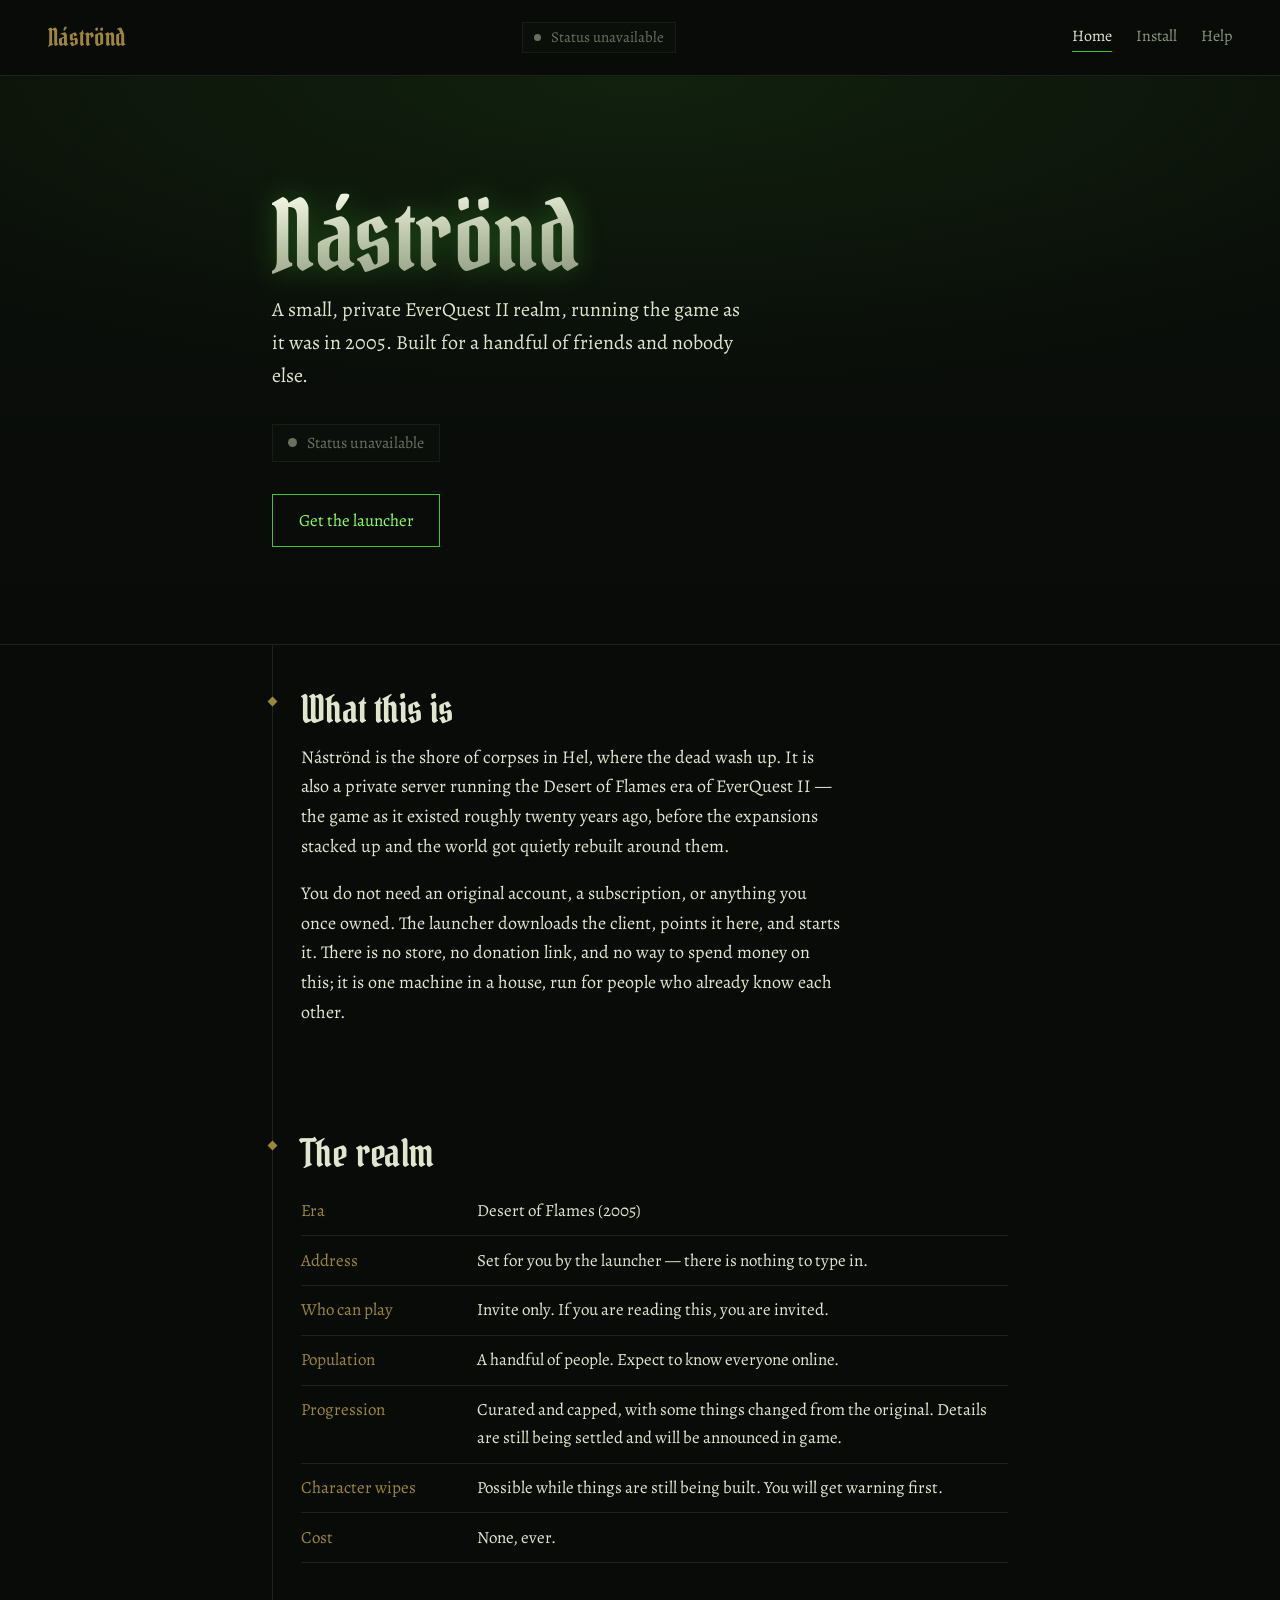
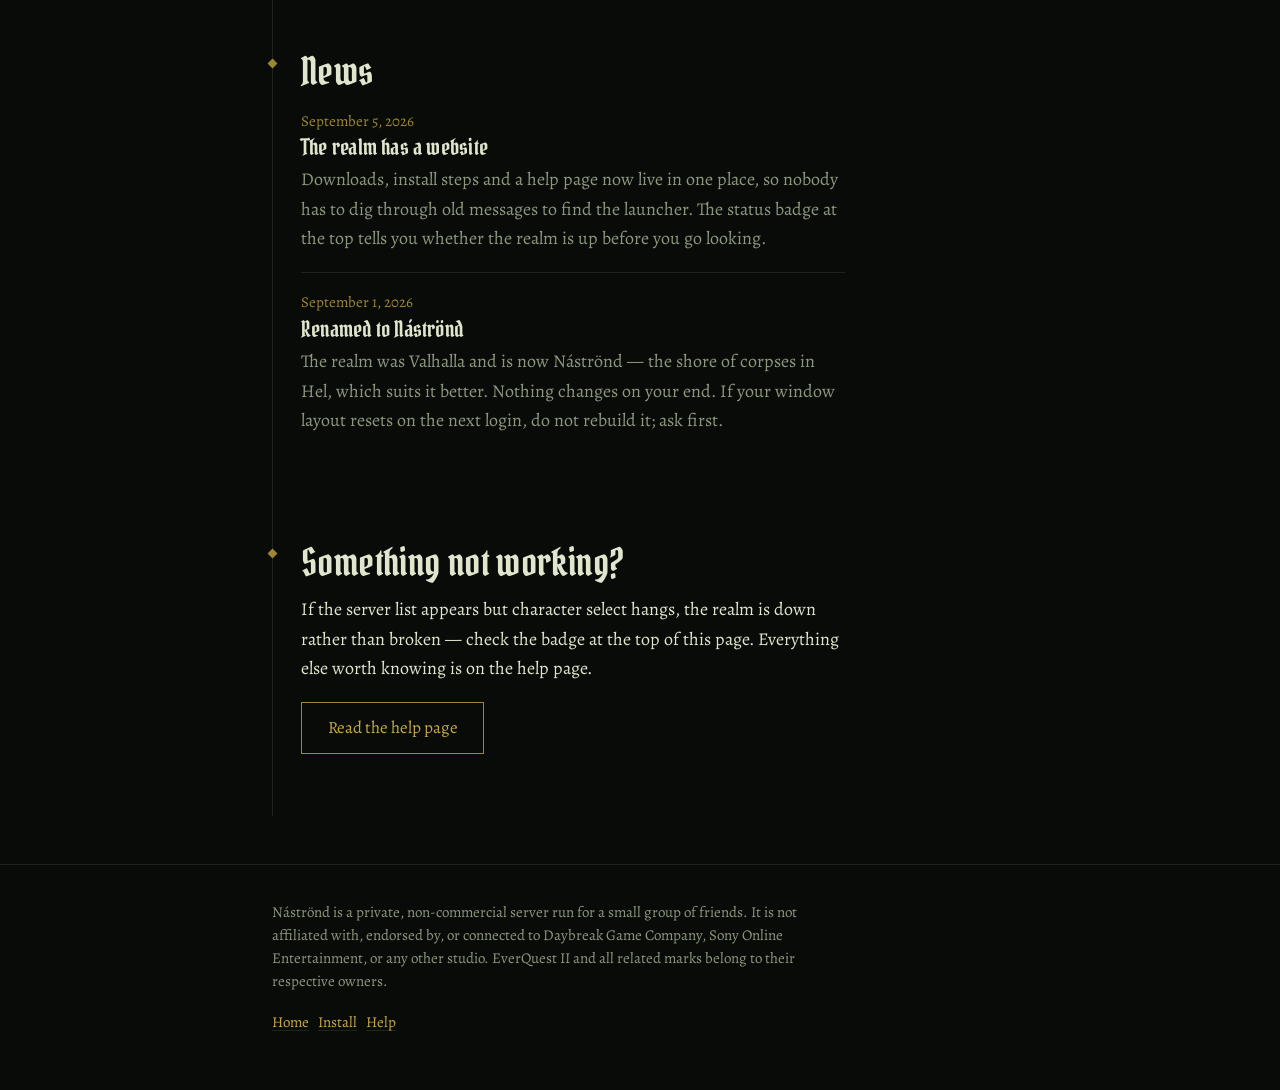
==== index.html @ 8fa9e802 "Náströnd website" ====
<!DOCTYPE html>
<html lang="en">
<head>
<meta charset="utf-8">
<meta name="viewport" content="width=device-width, initial-scale=1">
<title>Náströnd — a private EverQuest II realm</title>
<meta name="description" content="A small, private, invite-only EverQuest II realm running the Desert of Flames era client.">
<meta name="robots" content="noindex, nofollow">

<link rel="preconnect" href="https://fonts.googleapis.com">
<link rel="preconnect" href="https://fonts.gstatic.com" crossorigin>
<link href="https://fonts.googleapis.com/css2?family=Alegreya:ital,wght@0,400;0,700;1,400&family=Pirata+One&display=swap" rel="stylesheet">
<link rel="stylesheet" href="styles.css">
</head>
<body>

<header class="masthead">
  <a class="masthead-name" href="index.html">Náströnd</a>

  <span class="status is-compact" data-status-badge data-state="unknown">
    <span class="status-dot" aria-hidden="true"></span>
    <span class="status-label" data-status-label>Status unavailable</span>
  </span>

  <nav class="masthead-nav" aria-label="Main">
    <a href="index.html" aria-current="page">Home</a>
    <a href="install.html">Install</a>
    <a href="faq.html">Help</a>
  </nav>
</header>

<section class="hero">
  <div class="hero-inner">
    <h1 class="wordmark">Náströnd</h1>

    <p class="lede">A small, private EverQuest II realm, running the game as it
    was in 2005. Built for a handful of friends and nobody else.</p>

    <div>
      <span class="status" data-status-badge data-state="unknown">
        <span class="status-dot" aria-hidden="true"></span>
        <span class="status-label" data-status-label>Status unavailable</span>
      </span>
      <span class="status-note" data-status-note></span>
    </div>

    <p style="margin-top:2rem">
      <a class="btn btn-primary" href="install.html">Get the launcher</a>
    </p>
  </div>
</section>

<main>
<div class="wrap">

  <section class="section">
    <h2>What this is</h2>

    <p>Náströnd is the shore of corpses in Hel, where the dead wash up. It is
    also a private server running the Desert of Flames era of EverQuest II —
    the game as it existed roughly twenty years ago, before the expansions
    stacked up and the world got quietly rebuilt around them.</p>

    <p>You do not need an original account, a subscription, or anything you
    once owned. The launcher downloads the client, points it here, and starts
    it. There is no store, no donation link, and no way to spend money on this;
    it is one machine in a house, run for people who already know each other.</p>
  </section>

  <section class="section">
    <h2>The realm</h2>

    <table class="facts">
      <tbody>
        <tr>
          <th scope="row">Era</th>
          <td>Desert of Flames (2005)</td>
        </tr>
        <tr>
          <th scope="row">Address</th>
          <td>Set for you by the launcher — there is nothing to type in.</td>
        </tr>
        <tr>
          <th scope="row">Who can play</th>
          <td>Invite only. If you are reading this, you are invited.</td>
        </tr>
        <tr>
          <th scope="row">Population</th>
          <td>A handful of people. Expect to know everyone online.</td>
        </tr>
        <tr>
          <th scope="row">Progression</th>
          <td>Curated and capped, with some things changed from the original.
          Details are still being settled and will be announced in game.</td>
        </tr>
        <tr>
          <th scope="row">Character wipes</th>
          <td>Possible while things are still being built. You will get warning
          first.</td>
        </tr>
        <tr>
          <th scope="row">Cost</th>
          <td>None, ever.</td>
        </tr>
      </tbody>
    </table>
  </section>

  <section class="section">
    <h2>News</h2>

    <ul class="news-list" id="news">
      <li class="news-item">
        <p class="news-body">The realm is up and the launcher works on Windows
        and Linux. Grab it from the install page and shout if anything breaks.</p>
      </li>
    </ul>
  </section>

  <section class="section">
    <h2>Something not working?</h2>

    <p>If the server list appears but character select hangs, the realm is down
    rather than broken — check the badge at the top of this page. Everything
    else worth knowing is on the help page.</p>

    <p><a class="btn" href="faq.html">Read the help page</a></p>
  </section>

</div>
</main>

<footer class="colophon">
  <div class="colophon-inner">
    <p>Náströnd is a private, non-commercial server run for a small group of
    friends. It is not affiliated with, endorsed by, or connected to Daybreak
    Game Company, Sony Online Entertainment, or any other studio. EverQuest II
    and all related marks belong to their respective owners.</p>
    <p><a href="index.html">Home</a> &nbsp; <a href="install.html">Install</a> &nbsp; <a href="faq.html">Help</a></p>
  </div>
</footer>

<script src="status.js"></script>
<script>
/* News feed — reads the same JSON shape the launcher's feedUrl consumes:
   an array of { date, title, body, url }. Serving one file to both means a
   single edit updates the launcher and the website together.
   Fails soft: if the fetch fails, the static message already in the markup
   above simply stays put. */
(function () {
  "use strict";

  fetch("news.json?t=" + Date.now(), { cache: "no-store" })
    .then(function (res) {
      if (!res.ok) throw new Error("HTTP " + res.status);
      return res.json();
    })
    .then(function (items) {
      if (!Array.isArray(items) || items.length === 0) return;

      var list = document.getElementById("news");
      var frag = document.createDocumentFragment();

      items.slice(0, 5).forEach(function (item) {
        if (!item || !item.title) return;

        var li = document.createElement("li");
        li.className = "news-item";

        if (item.date) {
          var d = document.createElement("span");
          d.className = "news-date";
          var parsed = new Date(item.date);
          d.textContent = isNaN(parsed.getTime())
            ? String(item.date)
            : parsed.toLocaleDateString(undefined,
                { year: "numeric", month: "long", day: "numeric" });
          li.appendChild(d);
        }

        var h = document.createElement("h3");
        h.className = "news-title";
        h.textContent = item.title;
        li.appendChild(h);

        if (item.body) {
          var p = document.createElement("p");
          p.className = "news-body";
          p.textContent = item.body;
          li.appendChild(p);
        }

        if (item.url) {
          var wrap = document.createElement("p");
          wrap.className = "news-body";
          var a = document.createElement("a");
          a.href = item.url;
          a.textContent = "Read more";
          a.rel = "noopener";
          wrap.appendChild(a);
          li.appendChild(wrap);
        }

        frag.appendChild(li);
      });

      if (frag.childNodes.length) {
        list.textContent = "";
        list.appendChild(frag);
      }
    })
    .catch(function () { /* keep the shipped message */ });
})();
</script>

</body>
</html>
---- styles.css ----
/* ==========================================================================
   Náströnd — shared stylesheet
   Palette and wordmark treatment mirror the launcher's src/renderer/styles.css
   so the site and the launcher read as one thing.
   ========================================================================== */

:root {
  /* Carried over from the launcher (handoff §8.4) */
  --bg:        #080b08;   /* pitch black, green undertone */
  --ink:       #dfe6cd;   /* bone */
  --gold:      #9d8636;   /* tarnished gold — structure */
  --flame:     #45c22f;   /* witchfire — anything that glows */
  --rune:      #8dff5c;   /* brighter witchfire */

  /* Site-only additions */
  --raise:     #0d110c;   /* faintly lifted surface */
  --iron:      #1e241c;   /* borders, rules */
  --ash:       #8d977f;   /* muted body text */
  --gold-lit:  #c7a94a;   /* gold on hover / emphasis */

  --measure: 34rem;       /* ~68 characters at body size */
  --gutter: clamp(1.25rem, 5vw, 3rem);
}

/* --- reset ---------------------------------------------------------------- */

*, *::before, *::after { box-sizing: border-box; }

html { -webkit-text-size-adjust: 100%; }

body {
  margin: 0;
  background: var(--bg);
  color: var(--ink);
  font-family: Alegreya, Georgia, "Times New Roman", serif;
  font-size: 1.125rem;
  line-height: 1.65;
  text-rendering: optimizeLegibility;
}

img { max-width: 100%; display: block; }

a {
  color: var(--gold-lit);
  text-decoration-color: var(--iron);
  text-underline-offset: 0.2em;
}
a:hover { color: var(--rune); text-decoration-color: currentColor; }

:focus-visible {
  outline: 2px solid var(--rune);
  outline-offset: 3px;
  border-radius: 2px;
}

/* --- type ---------------------------------------------------------------- */

h1, h2, h3, .wordmark {
  font-family: "Pirata One", Alegreya, Georgia, serif;
  font-weight: 400;
  line-height: 1.1;
  letter-spacing: 0.01em;
}

h2 {
  font-size: clamp(1.75rem, 5vw, 2.35rem);
  margin: 0 0 0.75rem;
  color: var(--ink);
}

h3 {
  font-size: 1.4rem;
  margin: 2rem 0 0.5rem;
  color: var(--gold-lit);
}

p, li { max-width: var(--measure); }
p { margin: 0 0 1.1rem; }

.lede {
  font-size: 1.25rem;
  color: var(--ink);
}

.muted { color: var(--ash); }

.fineprint {
  font-size: 0.9375rem;
  color: var(--ash);
  line-height: 1.5;
}

/* --- page frame ---------------------------------------------------------- */

.masthead {
  display: flex;
  flex-wrap: wrap;
  gap: 0.75rem 1.5rem;
  align-items: center;
  justify-content: space-between;
  padding: 1.1rem var(--gutter);
  border-bottom: 1px solid var(--iron);
  background: var(--bg);
}

.masthead-name {
  font-family: "Pirata One", Georgia, serif;
  font-size: 1.5rem;
  color: var(--gold);
  text-decoration: none;
  letter-spacing: 0.02em;
}
.masthead-name:hover { color: var(--gold-lit); }

.masthead-nav {
  display: flex;
  gap: 1.5rem;
  align-items: center;
  font-size: 1rem;
}

.masthead-nav a {
  color: var(--ash);
  text-decoration: none;
  padding-bottom: 2px;
  border-bottom: 1px solid transparent;
}
.masthead-nav a:hover { color: var(--ink); border-bottom-color: var(--gold); }
.masthead-nav a[aria-current="page"] {
  color: var(--ink);
  border-bottom-color: var(--flame);
}

main { padding: 0 var(--gutter); }

.wrap { max-width: 46rem; margin: 0 auto; }

/* The inscription rule: one continuous hairline down the left of the content,
   with a lozenge where each section begins. */
.section {
  position: relative;
  border-left: 1px solid var(--iron);
  padding: 2.75rem 0 2.75rem 1.75rem;
  margin: 0;
}

.section::before {
  content: "";
  position: absolute;
  left: -4px;
  top: 3.3rem;
  width: 7px;
  height: 7px;
  background: var(--gold);
  transform: rotate(45deg);
}

.section + .section { border-top: none; }

@media (max-width: 34rem) {
  .section { padding-left: 1.1rem; }
}

/* --- hero ---------------------------------------------------------------- */

.hero {
  position: relative;
  padding: clamp(3.5rem, 12vw, 7rem) var(--gutter) clamp(3rem, 9vw, 5rem);
  overflow: hidden;
  /* Gradient stands in if art/hero-bg.jpg is absent, so a missing file
     degrades to a usable page rather than a black void. */
  background:
    radial-gradient(120% 90% at 50% 0%, rgba(69, 194, 47, 0.10), transparent 62%),
    linear-gradient(180deg, #0b0f0a 0%, var(--bg) 100%);
  background-size: cover;
  background-position: center;
  border-bottom: 1px solid var(--iron);
}

.hero-inner { max-width: 46rem; margin: 0 auto; }

.wordmark {
  font-size: clamp(3rem, 13vw, 6rem);
  margin: 0 0 0.6rem;
  line-height: 1;
  /* Stone gradient through the glyphs. drop-shadow, not text-shadow —
     on transparent text a text-shadow paints a blurred duplicate of the
     letterforms instead of light coming off carved stone (§8.4). */
  background: linear-gradient(176deg, #f2f6e4 6%, #b9c3a6 42%, #6f7a63 100%);
  -webkit-background-clip: text;
  background-clip: text;
  color: transparent;
  filter: drop-shadow(0 0 14px rgba(69, 194, 47, 0.35));
}

.hero .lede { max-width: 30rem; margin-bottom: 2rem; }

/* --- status badge -------------------------------------------------------- */

.status {
  display: inline-flex;
  align-items: baseline;
  gap: 0.6rem;
  padding: 0.45rem 0.95rem 0.5rem;
  border: 1px solid var(--iron);
  background: var(--raise);
  font-size: 1rem;
  line-height: 1.3;
}

.status-dot {
  width: 9px;
  height: 9px;
  border-radius: 50%;
  background: var(--ash);
  flex: none;
  align-self: center;
}

.status-label { color: var(--ash); }

.status-note {
  display: block;
  margin-top: 0.6rem;
  font-size: 0.9375rem;
  color: var(--ash);
  max-width: var(--measure);
}
.status-note:empty { display: none; }

/* States */
.status[data-state="online"]      { border-color: rgba(69, 194, 47, 0.45); }
.status[data-state="online"] .status-dot {
  background: var(--flame);
  box-shadow: 0 0 9px rgba(69, 194, 47, 0.9);
  animation: ember 4s ease-in-out infinite;
}
.status[data-state="online"] .status-label { color: var(--rune); }

.status[data-state="offline"] .status-dot { background: #5c6455; }
.status[data-state="offline"] .status-label { color: var(--ink); }

.status[data-state="maintenance"] { border-color: rgba(157, 134, 54, 0.5); }
.status[data-state="maintenance"] .status-dot { background: var(--gold); }
.status[data-state="maintenance"] .status-label { color: var(--gold-lit); }

.status[data-state="unknown"] { opacity: 0.72; }

/* The one piece of non-user-triggered motion on the site, and only when the
   realm is actually up — it is the thing worth drawing the eye to. */
@keyframes ember {
  0%, 100% { box-shadow: 0 0 6px  rgba(69, 194, 47, 0.55); }
  50%      { box-shadow: 0 0 13px rgba(69, 194, 47, 1); }
}

@media (prefers-reduced-motion: reduce) {
  .status[data-state="online"] .status-dot { animation: none; }
  * { transition: none !important; }
}

/* Compact variant that sits in the masthead on every page */
.status.is-compact {
  padding: 0.3rem 0.7rem;
  font-size: 0.9375rem;
}
.status.is-compact .status-dot { width: 7px; height: 7px; }

/* --- buttons ------------------------------------------------------------- */

.btn {
  display: inline-block;
  font-family: Alegreya, Georgia, serif;
  font-size: 1.0625rem;
  padding: 0.7rem 1.6rem;
  border: 1px solid var(--gold);
  background: transparent;
  color: var(--gold-lit);
  text-decoration: none;
  cursor: pointer;
  transition: background-color 140ms ease, color 140ms ease, border-color 140ms ease;
}
.btn:hover {
  background: rgba(157, 134, 54, 0.12);
  border-color: var(--gold-lit);
  color: var(--ink);
}

.btn-primary {
  border-color: var(--flame);
  color: var(--rune);
}
.btn-primary:hover {
  background: rgba(69, 194, 47, 0.12);
  border-color: var(--rune);
  color: var(--ink);
}

/* --- facts table --------------------------------------------------------- */

.facts {
  width: 100%;
  border-collapse: collapse;
  margin: 0.5rem 0 0;
  font-size: 1.0625rem;
}

.facts th, .facts td {
  text-align: left;
  vertical-align: top;
  padding: 0.65rem 1rem 0.65rem 0;
  border-bottom: 1px solid var(--iron);
}

.facts th {
  font-weight: 400;
  color: var(--gold);
  white-space: nowrap;
  width: 11rem;
}

.facts td { color: var(--ink); }

@media (max-width: 34rem) {
  .facts, .facts tbody, .facts tr, .facts th, .facts td { display: block; }
  .facts th {
    width: auto;
    border-bottom: none;
    padding-bottom: 0.1rem;
    font-size: 0.9375rem;
  }
  .facts td { padding-top: 0; }
}

/* --- news ---------------------------------------------------------------- */

.news-list { list-style: none; margin: 0; padding: 0; }

.news-item {
  padding: 1.1rem 0;
  border-bottom: 1px solid var(--iron);
  max-width: var(--measure);
}
.news-item:first-child { padding-top: 0.25rem; }
.news-item:last-child { border-bottom: none; }

.news-date {
  font-size: 0.9375rem;
  color: var(--gold);
  display: block;
  margin-bottom: 0.15rem;
}

.news-title {
  font-family: "Pirata One", Georgia, serif;
  font-size: 1.35rem;
  margin: 0 0 0.35rem;
  color: var(--ink);
}

.news-body { margin: 0; color: var(--ash); }

/* --- install page: platform switch --------------------------------------- */

.platform-switch {
  display: flex;
  gap: 0;
  margin: 0 0 2rem;
  border: 1px solid var(--iron);
  width: fit-content;
}

.platform-switch button {
  font-family: Alegreya, Georgia, serif;
  font-size: 1.0625rem;
  padding: 0.55rem 1.4rem;
  background: transparent;
  color: var(--ash);
  border: none;
  cursor: pointer;
}
.platform-switch button + button { border-left: 1px solid var(--iron); }
.platform-switch button:hover { color: var(--ink); }
.platform-switch button[aria-selected="true"] {
  background: var(--raise);
  color: var(--rune);
  box-shadow: inset 0 -2px 0 var(--flame);
}

.panel[hidden] { display: none; }

.steps {
  counter-reset: step;
  list-style: none;
  padding: 0;
  margin: 1.5rem 0 0;
}

.steps > li {
  counter-increment: step;
  position: relative;
  padding: 0 0 1.4rem 2.9rem;
  max-width: var(--measure);
}

.steps > li::before {
  content: counter(step);
  position: absolute;
  left: 0;
  top: 0.1rem;
  width: 1.9rem;
  height: 1.9rem;
  display: grid;
  place-items: center;
  border: 1px solid var(--gold);
  color: var(--gold-lit);
  font-size: 0.9375rem;
  line-height: 1;
}

.steps strong { color: var(--ink); font-weight: 700; }

.download-card {
  border: 1px solid var(--iron);
  background: var(--raise);
  padding: 1.4rem 1.5rem;
  max-width: var(--measure);
}

.download-card .btn { margin-bottom: 0.9rem; }

.hash {
  font-size: 0.875rem;
  color: var(--ash);
  word-break: break-all;
  line-height: 1.45;
  margin: 0;
}

.note {
  border-left: 2px solid var(--gold);
  padding: 0.15rem 0 0.15rem 1rem;
  margin: 1.5rem 0;
  color: var(--ash);
  max-width: var(--measure);
}
.note strong { color: var(--gold-lit); font-weight: 400; }

/* --- FAQ ----------------------------------------------------------------- */

.faq-item {
  border-bottom: 1px solid var(--iron);
  max-width: var(--measure);
}

.faq-item summary {
  cursor: pointer;
  padding: 1rem 0;
  color: var(--ink);
  font-size: 1.125rem;
  list-style: none;
  display: flex;
  gap: 0.75rem;
  align-items: baseline;
}
.faq-item summary::-webkit-details-marker { display: none; }

.faq-item summary::before {
  content: "+";
  color: var(--gold);
  flex: none;
  font-size: 1.1rem;
  line-height: 1.4;
}
.faq-item[open] summary::before { content: "\2013"; color: var(--flame); }
.faq-item summary:hover { color: var(--rune); }

.faq-answer { padding: 0 0 1.1rem 1.85rem; }
.faq-answer p:last-child { margin-bottom: 0; }

kbd {
  font-family: inherit;
  border: 1px solid var(--iron);
  background: var(--raise);
  padding: 0.05em 0.4em;
  color: var(--ink);
  font-size: 0.95em;
}

code {
  font-family: inherit;
  color: var(--gold-lit);
  background: var(--raise);
  padding: 0.05em 0.35em;
  border: 1px solid var(--iron);
  font-size: 0.95em;
  word-break: break-word;
}

/* --- footer -------------------------------------------------------------- */

.colophon {
  margin-top: 3rem;
  padding: 2.25rem var(--gutter) 3.5rem;
  border-top: 1px solid var(--iron);
}

.colophon-inner { max-width: 46rem; margin: 0 auto; }

.colophon p { font-size: 0.9375rem; color: var(--ash); line-height: 1.55; }
.colophon p:last-child { margin-bottom: 0; }
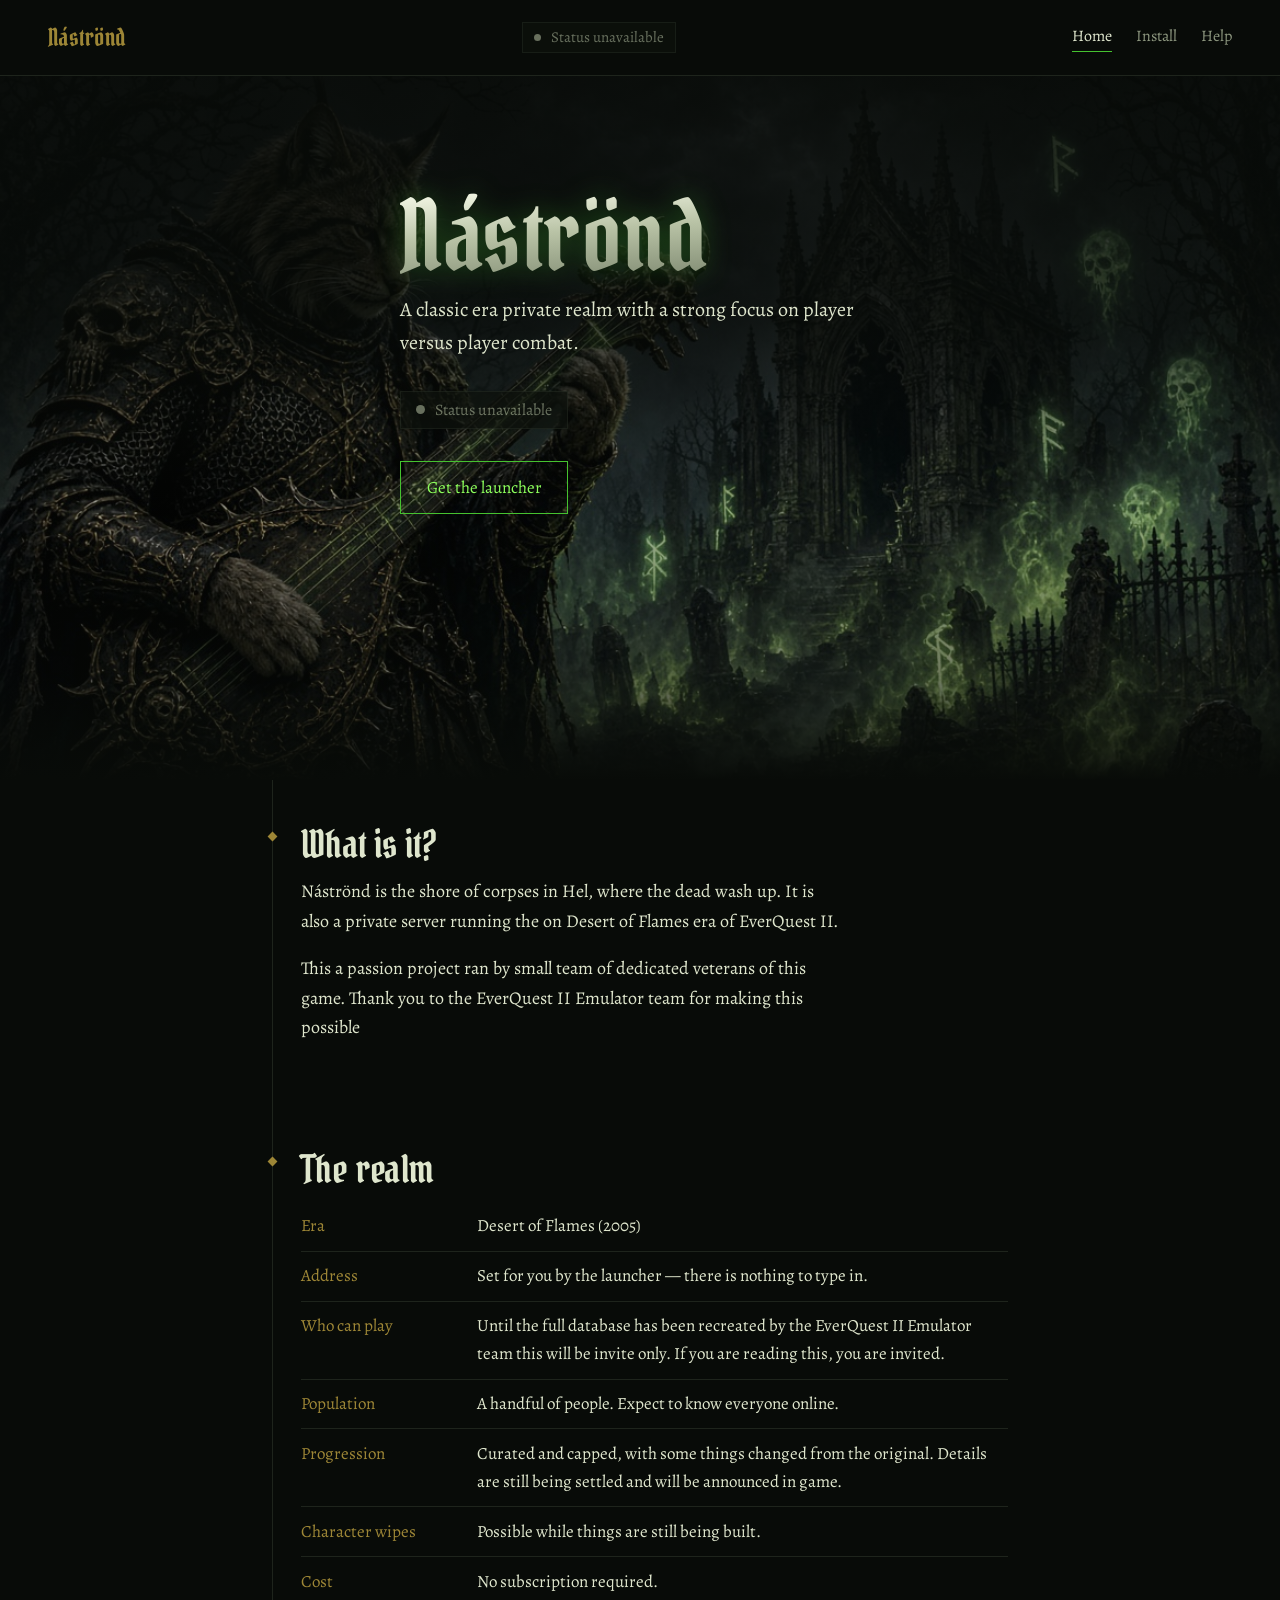
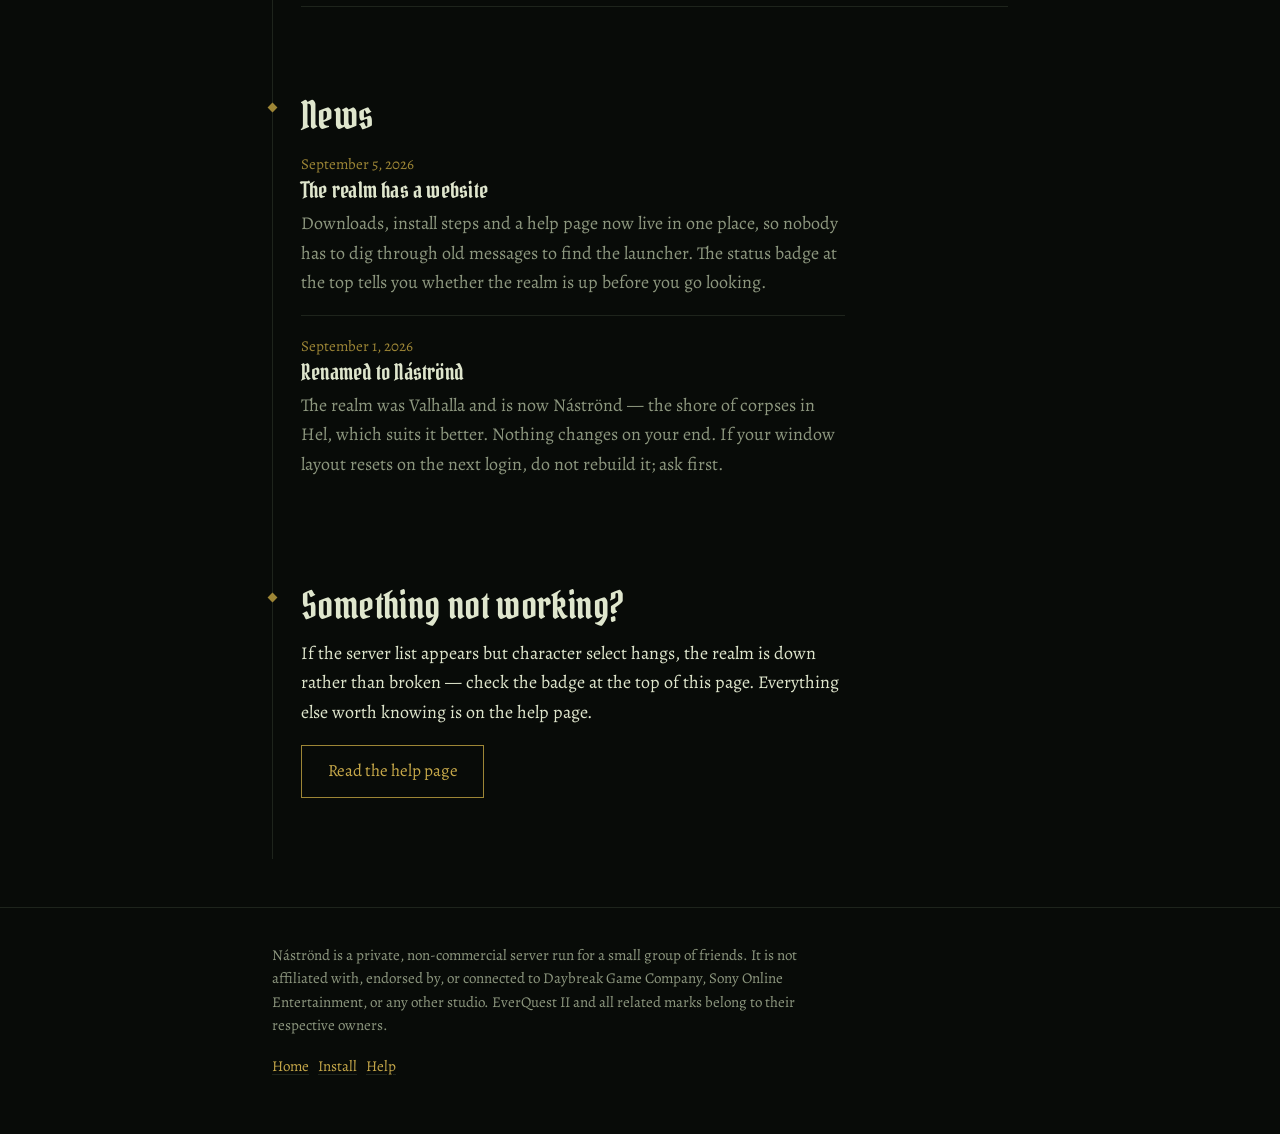
==== commit 4696f257: "Náströnd website" ====
--- a/index.html
+++ b/index.html
@@ -11,6 +11,19 @@
 <link rel="preconnect" href="https://fonts.gstatic.com" crossorigin>
 <link href="https://fonts.googleapis.com/css2?family=Alegreya:ital,wght@0,400;0,700;1,400&family=Pirata+One&display=swap" rel="stylesheet">
 <link rel="stylesheet" href="styles.css">
+
+<link rel="icon" href="art/favicon.png" sizes="any">
+<link rel="apple-touch-icon" href="art/favicon.png">
+
+<meta property="og:type" content="website">
+<meta property="og:site_name" content="Náströnd">
+<meta property="og:title" content="Náströnd">
+<meta property="og:description" content="A small, private, invite-only EverQuest II realm running the Desert of Flames era client.">
+<meta property="og:image" content="https://nastrond.pages.dev/art/og-card.png">
+<meta property="og:image:width" content="1200">
+<meta property="og:image:height" content="630">
+<meta property="og:url" content="https://nastrond.pages.dev/">
+<meta name="twitter:card" content="summary_large_image">
 </head>
 <body>
 
@@ -33,8 +46,7 @@
   <div class="hero-inner">
     <h1 class="wordmark">Náströnd</h1>
 
-    <p class="lede">A small, private EverQuest II realm, running the game as it
-    was in 2005. Built for a handful of friends and nobody else.</p>
+    <p class="lede">A classic era private realm with a strong focus on player versus player combat.</p>
 
     <div>
       <span class="status" data-status-badge data-state="unknown">
@@ -54,17 +66,12 @@
 <div class="wrap">
 
   <section class="section">
-    <h2>What this is</h2>
+    <h2>What is it?</h2>
 
     <p>Náströnd is the shore of corpses in Hel, where the dead wash up. It is
-    also a private server running the Desert of Flames era of EverQuest II —
-    the game as it existed roughly twenty years ago, before the expansions
-    stacked up and the world got quietly rebuilt around them.</p>
-
-    <p>You do not need an original account, a subscription, or anything you
-    once owned. The launcher downloads the client, points it here, and starts
-    it. There is no store, no donation link, and no way to spend money on this;
-    it is one machine in a house, run for people who already know each other.</p>
+    also a private server running the on Desert of Flames era of EverQuest II.</p>
+
+    <p>This a passion project ran by small team of dedicated veterans of this game. Thank you to the EverQuest II Emulator team for making this possible</p>
   </section>
 
   <section class="section">
@@ -82,7 +89,7 @@
         </tr>
         <tr>
           <th scope="row">Who can play</th>
-          <td>Invite only. If you are reading this, you are invited.</td>
+          <td>Until the full database has been recreated by the EverQuest II Emulator team this will be invite only. If you are reading this, you are invited.</td>
         </tr>
         <tr>
           <th scope="row">Population</th>
@@ -95,18 +102,17 @@
         </tr>
         <tr>
           <th scope="row">Character wipes</th>
-          <td>Possible while things are still being built. You will get warning
-          first.</td>
+          <td>Possible while things are still being built.</td>
         </tr>
         <tr>
           <th scope="row">Cost</th>
-          <td>None, ever.</td>
+          <td>No subscription required.</td>
         </tr>
       </tbody>
     </table>
   </section>
 
-  <section class="section">
+  <section class="section section--sigil">
     <h2>News</h2>
 
     <ul class="news-list" id="news">
--- a/styles.css
+++ b/styles.css
@@ -165,17 +165,34 @@
 
 .hero {
   position: relative;
-  padding: clamp(3.5rem, 12vw, 7rem) var(--gutter) clamp(3rem, 9vw, 5rem);
+  min-height: 44rem;
+  display: flex;
+  align-items: flex-start;
+  padding: clamp(4rem, 10vw, 7rem) var(--gutter) clamp(3rem, 9vw, 5rem);
   overflow: hidden;
-  /* Gradient stands in if art/hero-bg.jpg is absent, so a missing file
-     degrades to a usable page rather than a black void. */
   background:
-    radial-gradient(120% 90% at 50% 0%, rgba(69, 194, 47, 0.10), transparent 62%),
+    /* Top-weighted scrim: dense where the copy sits, clearing downward so the
+       art reads at full strength in the lower half. */
+    linear-gradient(180deg,
+      rgba(8,11,8,.90) 0%,
+      rgba(8,11,8,.78) 34%,
+      rgba(8,11,8,.30) 62%,
+      rgba(8,11,8,.55) 86%,
+      var(--bg)        100%),
+    url("art/hero-bg.jpg"),
     linear-gradient(180deg, #0b0f0a 0%, var(--bg) 100%);
-  background-size: cover;
-  background-position: center;
-  border-bottom: 1px solid var(--iron);
-}
+  background-size:     cover, cover, cover;
+  background-position: center, center 22%, center;
+  background-repeat:   no-repeat, no-repeat, no-repeat;
+}
+
+.hero .hero-inner { max-width: 46rem; margin: 0 auto; text-align: left; }
+.hero .lede { max-width: 30rem; }
+
+@media (max-width: 60rem) {
+  .hero { min-height: 32rem; }
+}
+
 
 .hero-inner { max-width: 46rem; margin: 0 auto; }
 
@@ -508,3 +525,24 @@
 
 .colophon p { font-size: 0.9375rem; color: var(--ash); line-height: 1.55; }
 .colophon p:last-child { margin-bottom: 0; }
+
+/* --- section watermark ---------------------------------------------------- */
+
+.section--sigil::after {
+  content: "";
+  position: absolute;
+  right: 0;
+  top: 50%;
+  transform: translateY(-50%);
+  width: 20rem;
+  height: 20rem;
+  background: url("art/watermark.png") center / contain no-repeat;
+  opacity: 0.08;
+  pointer-events: none;
+  z-index: 0;
+}
+.section--sigil > * { position: relative; z-index: 1; }
+
+@media (max-width: 52rem) {
+  .section--sigil::after { display: none; }
+}
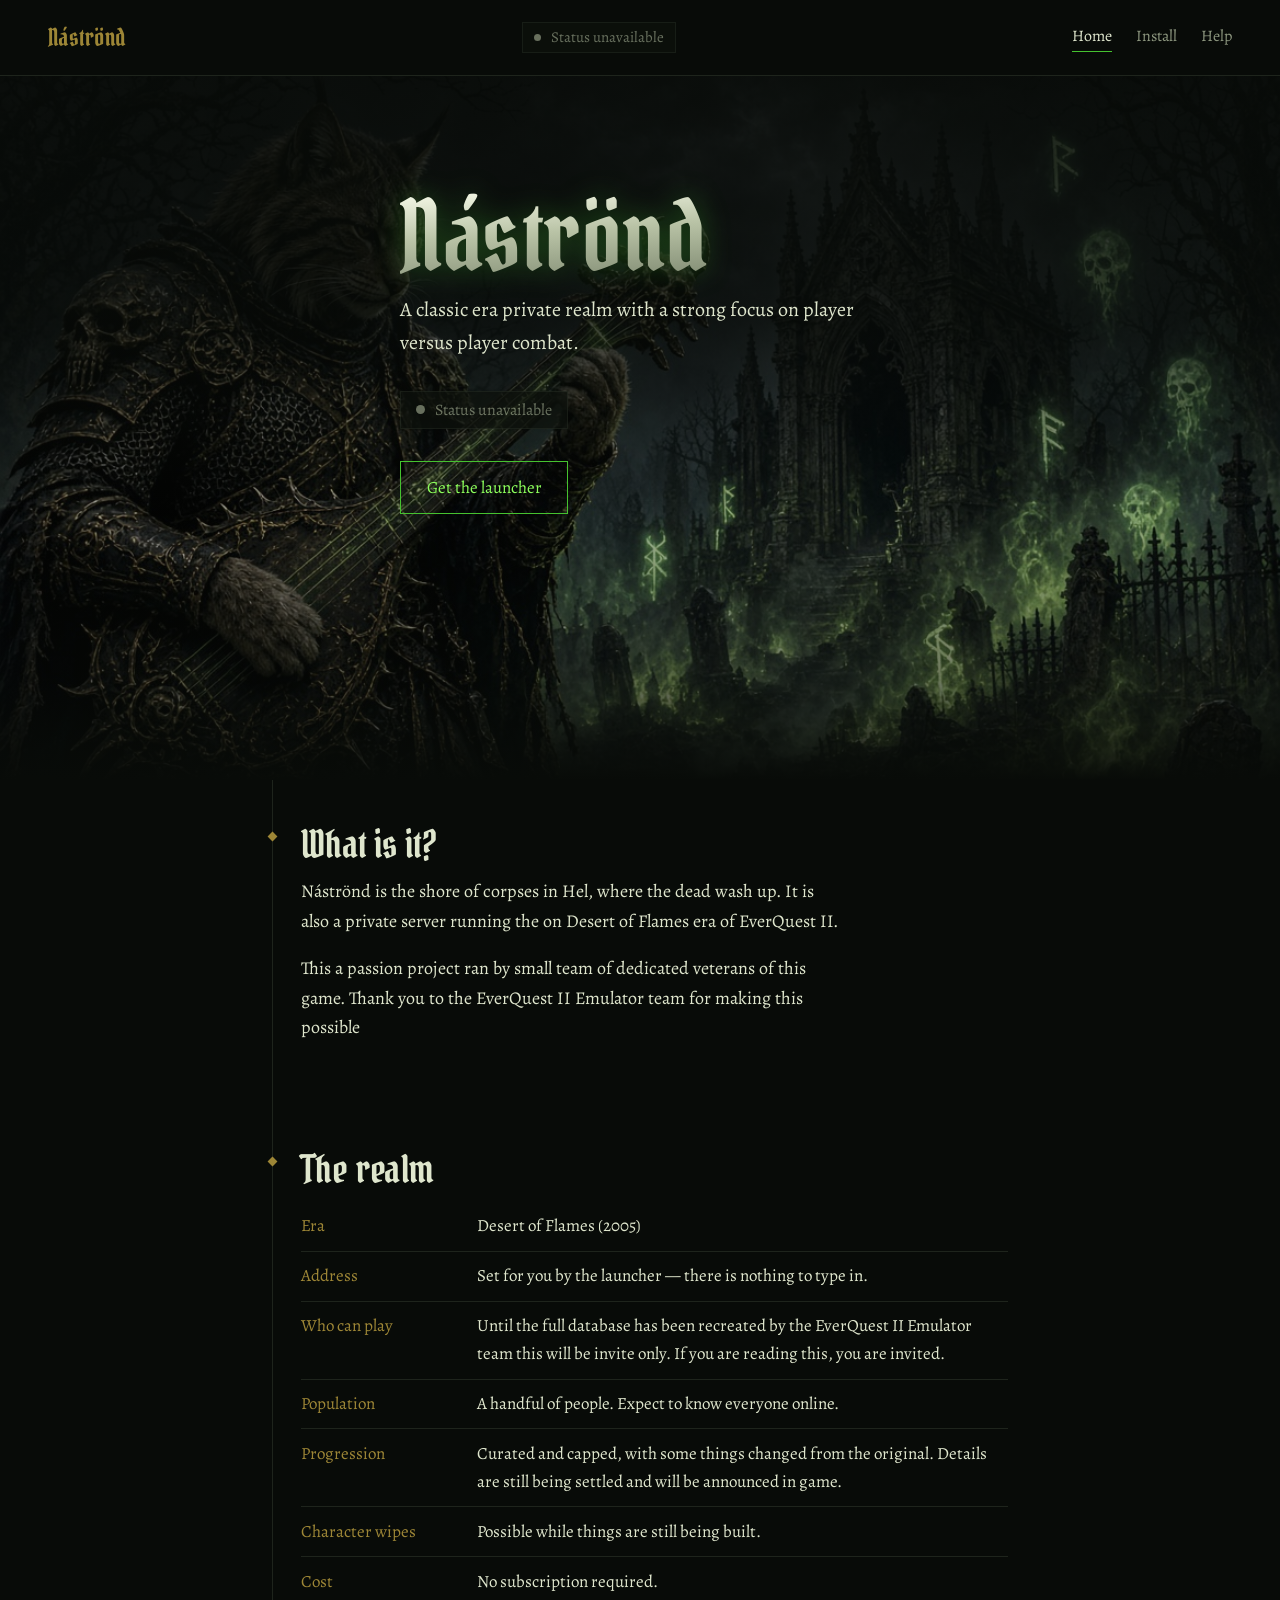
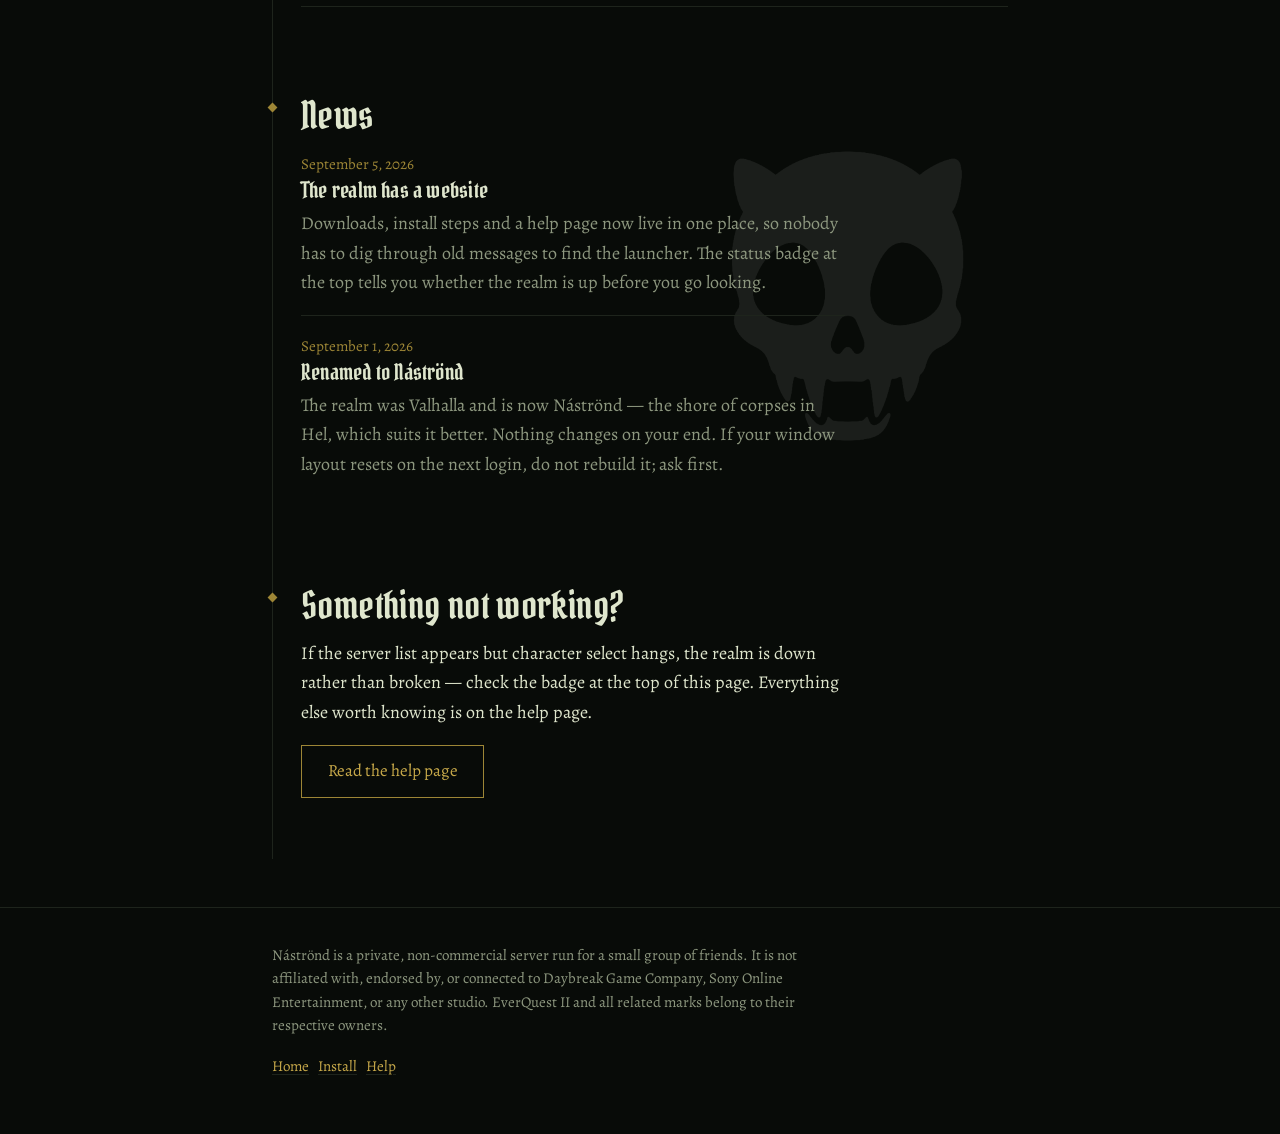
==== commit 97d01a23: "Fix canonical URL" ====
--- a/index.html
+++ b/index.html
@@ -19,10 +19,10 @@
 <meta property="og:site_name" content="Náströnd">
 <meta property="og:title" content="Náströnd">
 <meta property="og:description" content="A small, private, invite-only EverQuest II realm running the Desert of Flames era client.">
-<meta property="og:image" content="https://nastrond.pages.dev/art/og-card.png">
+<meta property="og:image" content="https://nastrond-11j.pages.dev/art/og-card.png">
 <meta property="og:image:width" content="1200">
 <meta property="og:image:height" content="630">
-<meta property="og:url" content="https://nastrond.pages.dev/">
+<meta property="og:url" content="https://nastrond-11j.pages.dev/">
 <meta name="twitter:card" content="summary_large_image">
 </head>
 <body>
